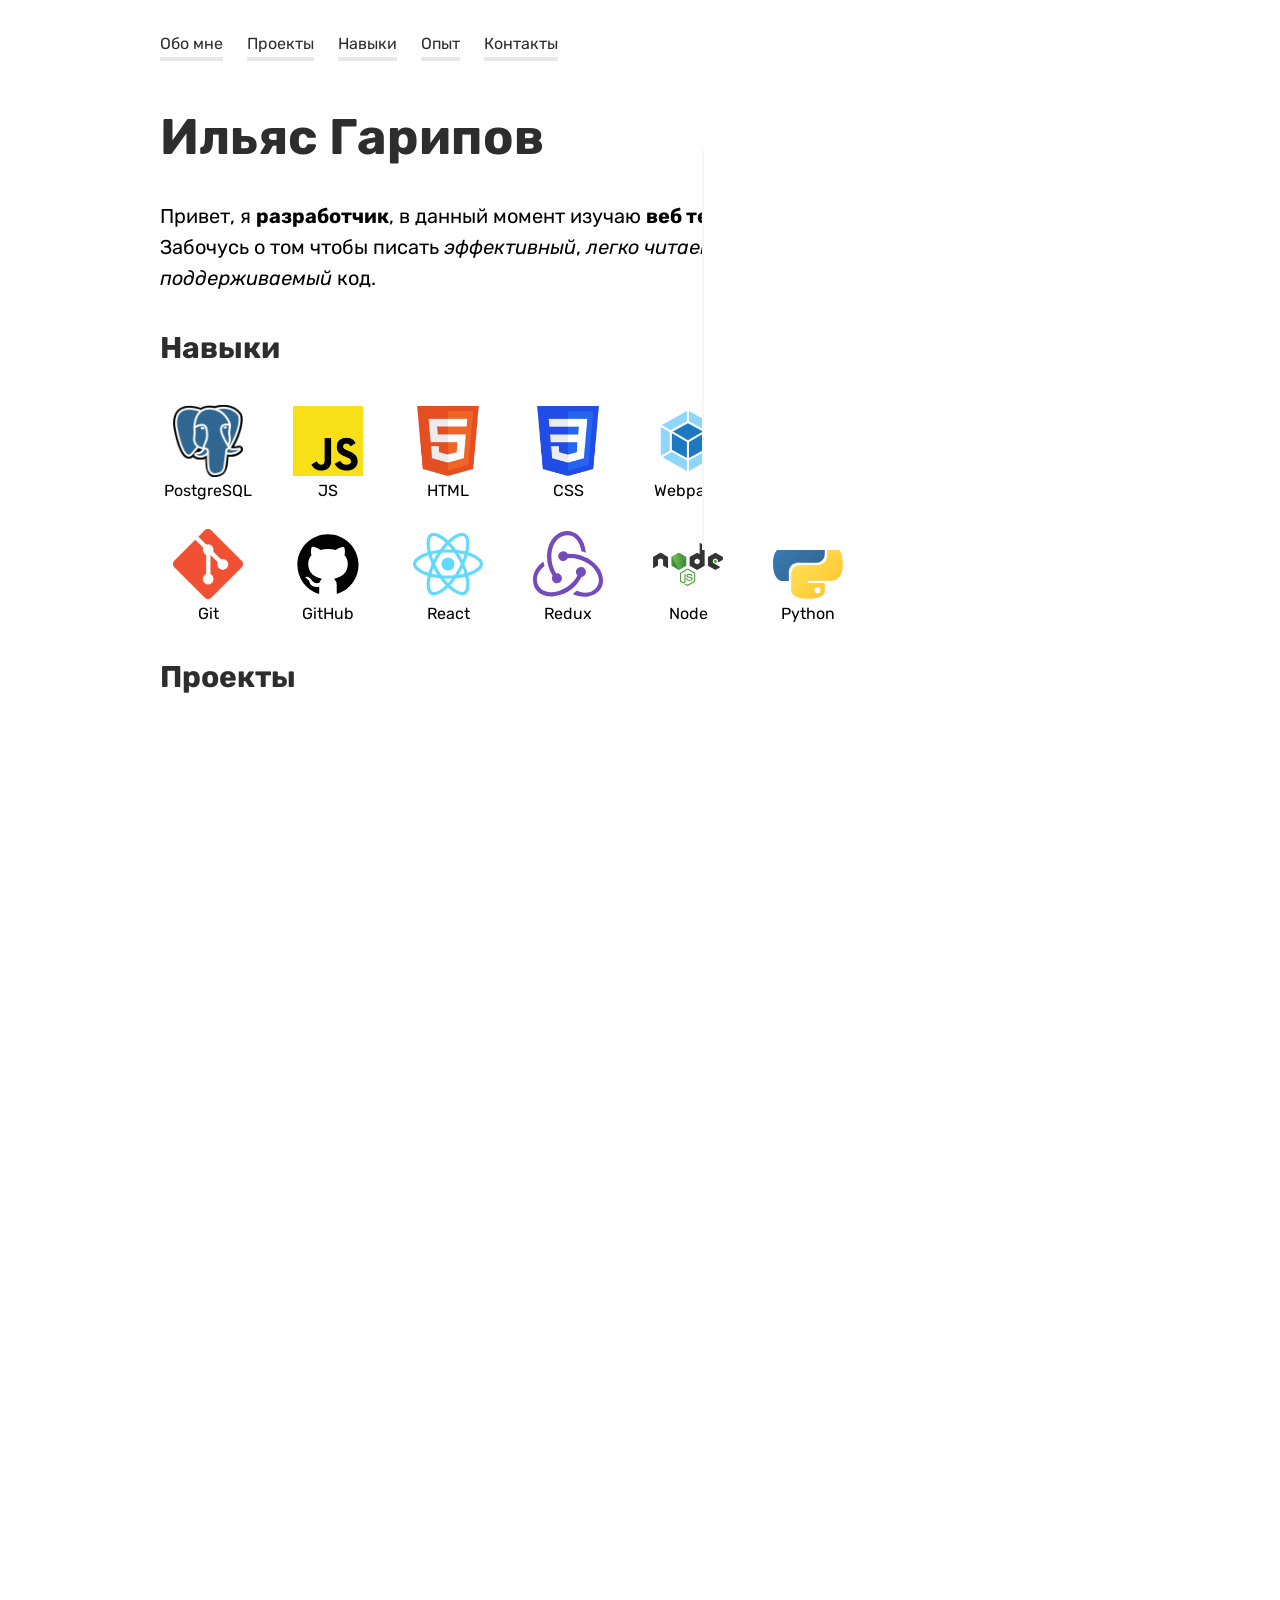
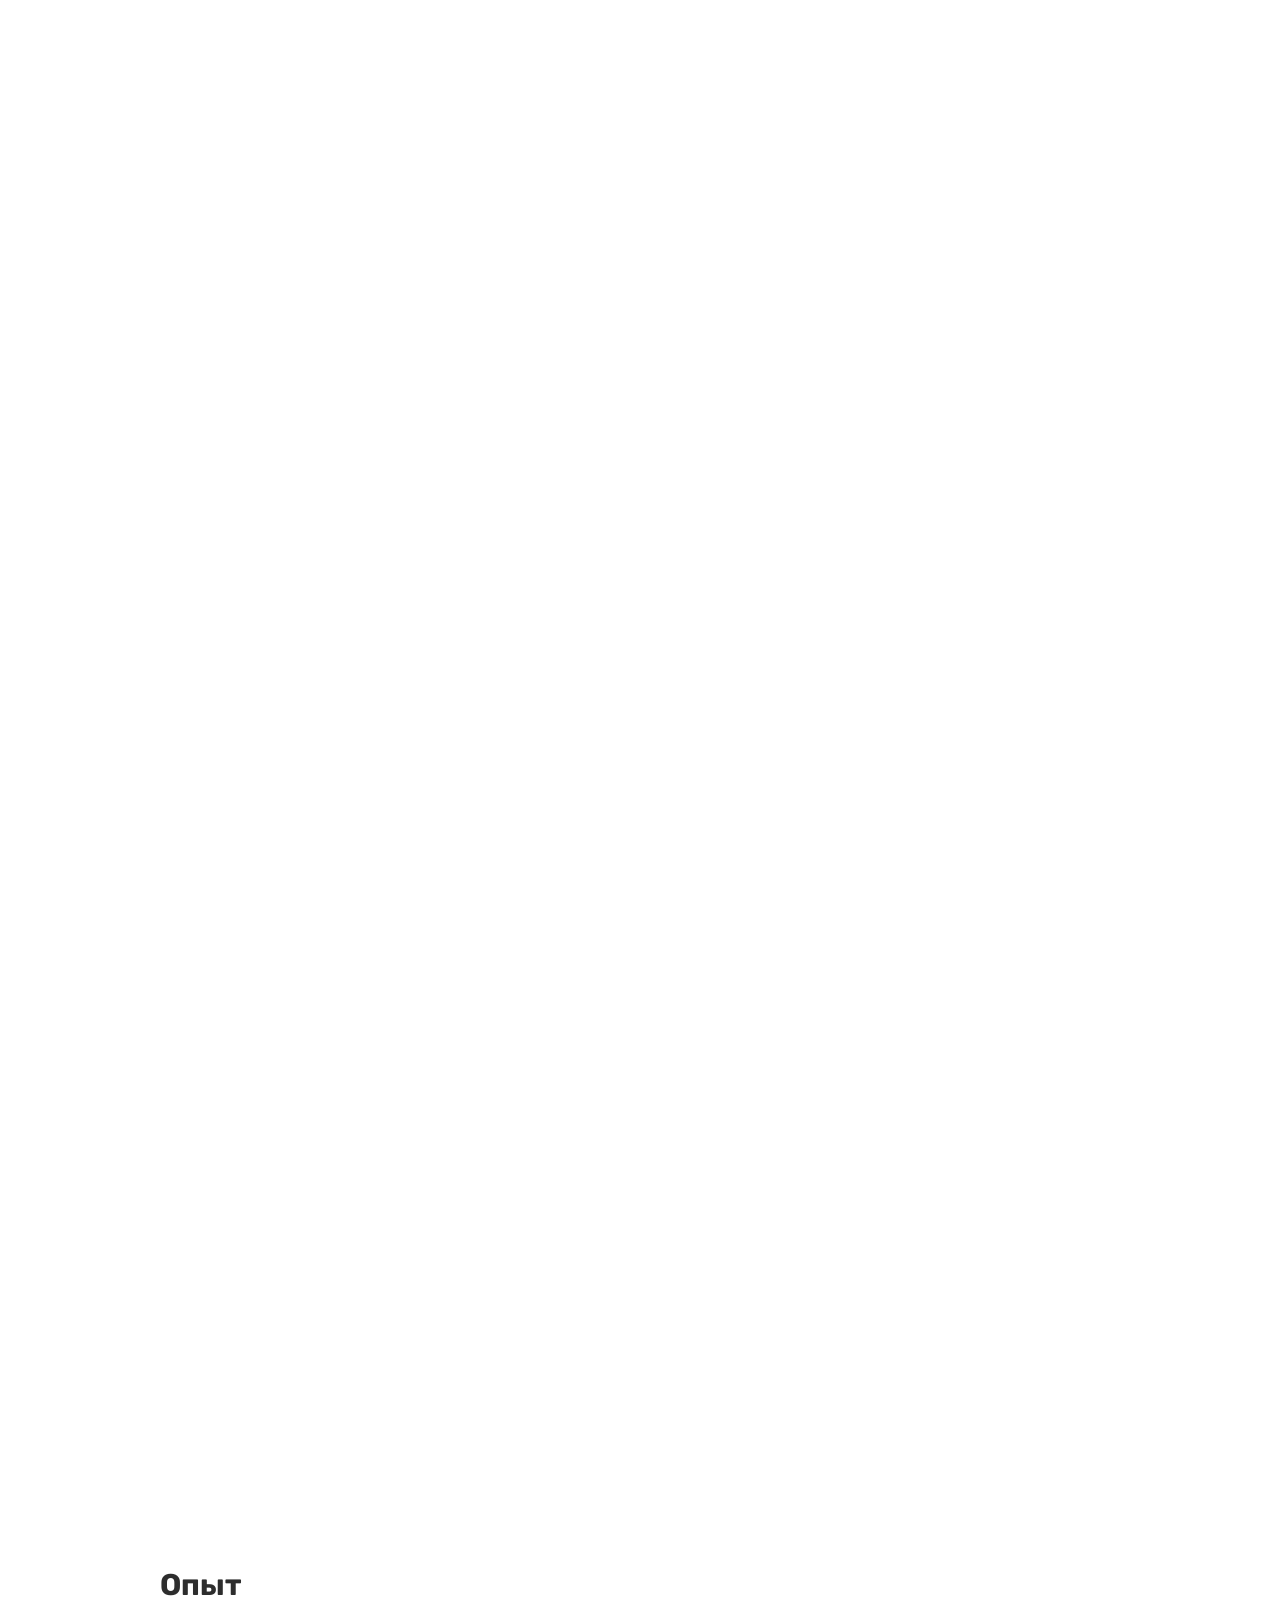
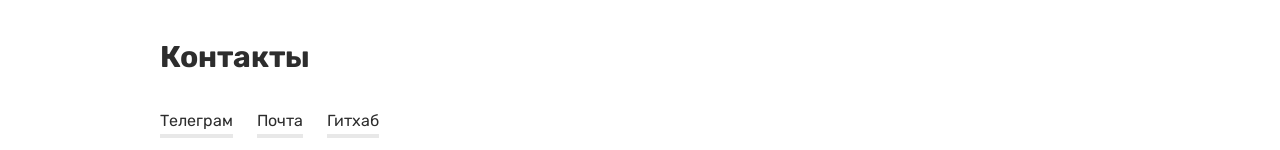
==== index.html @ 7561645d "Description for skills. (1)" ====
<!doctype html>
<html lang="ru">
<head>
  <meta charset="UTF-8">
  <meta name="viewport"
        content="width=device-width, user-scalable=no, initial-scale=1.0, maximum-scale=1.0, minimum-scale=1.0">
  <meta http-equiv="X-UA-Compatible" content="ie=edge">

  <link rel="preconnect" href="https://fonts.googleapis.com">
  <link rel="preconnect" href="https://fonts.gstatic.com" crossorigin>
  <link
    href="https://fonts.googleapis.com/css2?family=Kanit:wght@100;300;400;500;600;700&family=PT+Sans+Caption:wght@400;700&family=Rubik:wght@300;400;500;600;700;900&family=Work+Sans:wght@300;400;500;700&display=swap"
    rel="stylesheet">

  <link rel="stylesheet" href="styles/style.css">

  <title>Ilyas Garipov</title>
</head>
<body>
  <nav>
    <ul>
      <li><a href="#">Обо мне</a></li>
      <li><a href="#projects">Проекты</a></li>
      <li><a href="#skills">Навыки</a></li>
      <li><a href="#experience">Опыт</a></li>
      <li><a href="#contacts">Контакты</a></li>
    </ul>
  </nav>
  <header>
    <h1>Ильяс Гарипов</h1>
    <p>
      Привет, я <strong>разработчик</strong>, в данный момент изучаю <strong>веб технологии</strong>. Забочусь о том
      чтобы писать <em>эффективный</em>, <em>легко читаемый</em> и <em>поддерживаемый</em> код.
    </p>
  </header>
  <main>
    <h2 id="skills">Навыки</h2>
    <section class="skills">
      <figure class="skill" tabindex="0">
        <img class="skill__image" src="img/postgres.png" alt="PostgreSQL">
        <figcaption class="skill__title" lang="en">PostgreSQL</figcaption>
      </figure>
      <figure class="skill" tabindex="0">
        <img class="skill__image" src="img/js.png" alt="JavaScript">
        <figcaption class="skill__title" lang="en">JS</figcaption>
      </figure>
      <figure class="skill" tabindex="0">
        <img class="skill__image" src="img/html.png" alt="HTML">
        <figcaption class="skill__title" lang="en">HTML</figcaption>
      </figure>
      <figure class="skill" tabindex="0">
        <img class="skill__image" src="img/css.png" alt="CSS">
        <figcaption class="skill__title" lang="en">CSS</figcaption>
      </figure>
      <figure class="skill" tabindex="0">
        <img class="skill__image" src="img/webpack.svg" alt="Webpack">
        <figcaption class="skill__title" lang="en">Webpack</figcaption>
      </figure>
      <figure class="skill" tabindex="0">
        <img class="skill__image" src="img/jest.png" alt="Jest">
        <figcaption class="skill__title" lang="en">Jest</figcaption>
      </figure>
      <figure class="skill" tabindex="0">
        <img class="skill__image" src="img/git.png" alt="Git">
        <figcaption class="skill__title" lang="en">Git</figcaption>
      </figure>
      <figure class="skill" tabindex="0">
        <img class="skill__image" src="img/github.svg" alt="GitHub">
        <figcaption class="skill__title" lang="en">GitHub</figcaption>
      </figure>
      <figure class="skill" tabindex="0">
        <img class="skill__image" src="img/react.svg" alt="React">
        <figcaption class="skill__title" lang="en">React</figcaption>
      </figure>
      <figure class="skill" tabindex="0">
        <img class="skill__image" src="img/redux.svg" alt="Redux">
        <figcaption class="skill__title" lang="en">Redux</figcaption>
      </figure>
      <figure class="skill" tabindex="0">
        <img class="skill__image" src="img/nodejs.svg" alt="Node JS">
        <figcaption class="skill__title" lang="en">Node</figcaption>
      </figure>
      <figure class="skill" tabindex="0">
        <img class="skill__image" src="img/python.svg" alt="Python">
        <figcaption class="skill__title" lang="en">Python</figcaption>
      </figure>
    </section>
    <h2 id="projects">Проекты</h2>
    <section class="projects">
      <div class="project">

      </div>
    </section>
    <h2 id="experience">Опыт</h2>
    <h2 id="contacts">Контакты</h2>
    <section class="contacts">
      <a href="https://telegram.me/ilyasgaripov97" target="_blank">Телеграм</a>
      <a href="mailto:ilyasgaripov97@gmail.com" target=_blank>Почта</a>
      <a href="https://github.com/ilyasgaripov97" target="_blank">Гитхаб</a>
    </section>
  </main>
  <aside>

  </aside>
  <footer>
  </footer>

  <script src="scripts/index.js" type="module"></script>
</body>
</html>
---- styles/style.css ----
body {
  padding: 12px;
  max-width: 960px;
  width: 100%;
  margin: 0 auto;
  font-family: 'Rubik', sans-serif;
}

h1, h2, h3, h4, h5, h6 {
  font-weight: 700;
  padding: 0;
  color: #2d2d2d;
}

h1 {
  font-size: 50px;
}

h2 {
  font-size: 30px;
  margin: 36px 0;
}

p {
  line-height: 1.55;
  font-size: 20px;
}

figure {
  margin: 0;
}

nav {
  position: sticky;
  top: 0;
  background-color: rgba(255, 255, 255, 0.9);
  margin-bottom: 48px;
}

nav > ul > li {
  list-style: none;
}

nav > ul {
  display: flex;
  gap: 24px;
  padding: 0;
}

a {
  text-decoration: none;
  padding-bottom: 4px;
  color: #2d2d2d;
  border-bottom: 4px solid #e8e8e8;
  font-size: 16px;
}

a:hover {
  border-bottom: 4px solid orange;
}

a:focus {
  outline: none;
  border-bottom: 4px solid orange;
}

header > p {
  width: 70%;
}

img {
  width: 100%;
}

section.skills {
  display: grid;
  grid-template: repeat(2, 1fr) / repeat(6, 96px);
  gap: 24px;
}

.skill {
  display: flex;
  flex-direction: column;
  justify-content: space-between;
  align-items: center;
}

.skill:hover {
  cursor: pointer;
  outline: 2px solid orange;
}

.skill:focus {
  outline: 2px solid orange;
}

.skill__image {
  display: flex;
  justify-content: center;
  align-items: center;
  width: 70px;
  margin: auto 0;
}

.contacts {
  display: flex;
  gap: 24px;
}

aside {
  position: fixed;
  right: 0;
  top: 150px;
  padding: 0 48px;
  width: 480px;
  border-left: 2px solid #f6f6f6;
  font-size: 20px;
  background-color: #ffffff;
  min-height: 400px;
}

ul, ol {
  padding: 0 24px;
}

li {
  padding: 6px 0;
}

.projects {
  height: 4000px;
}
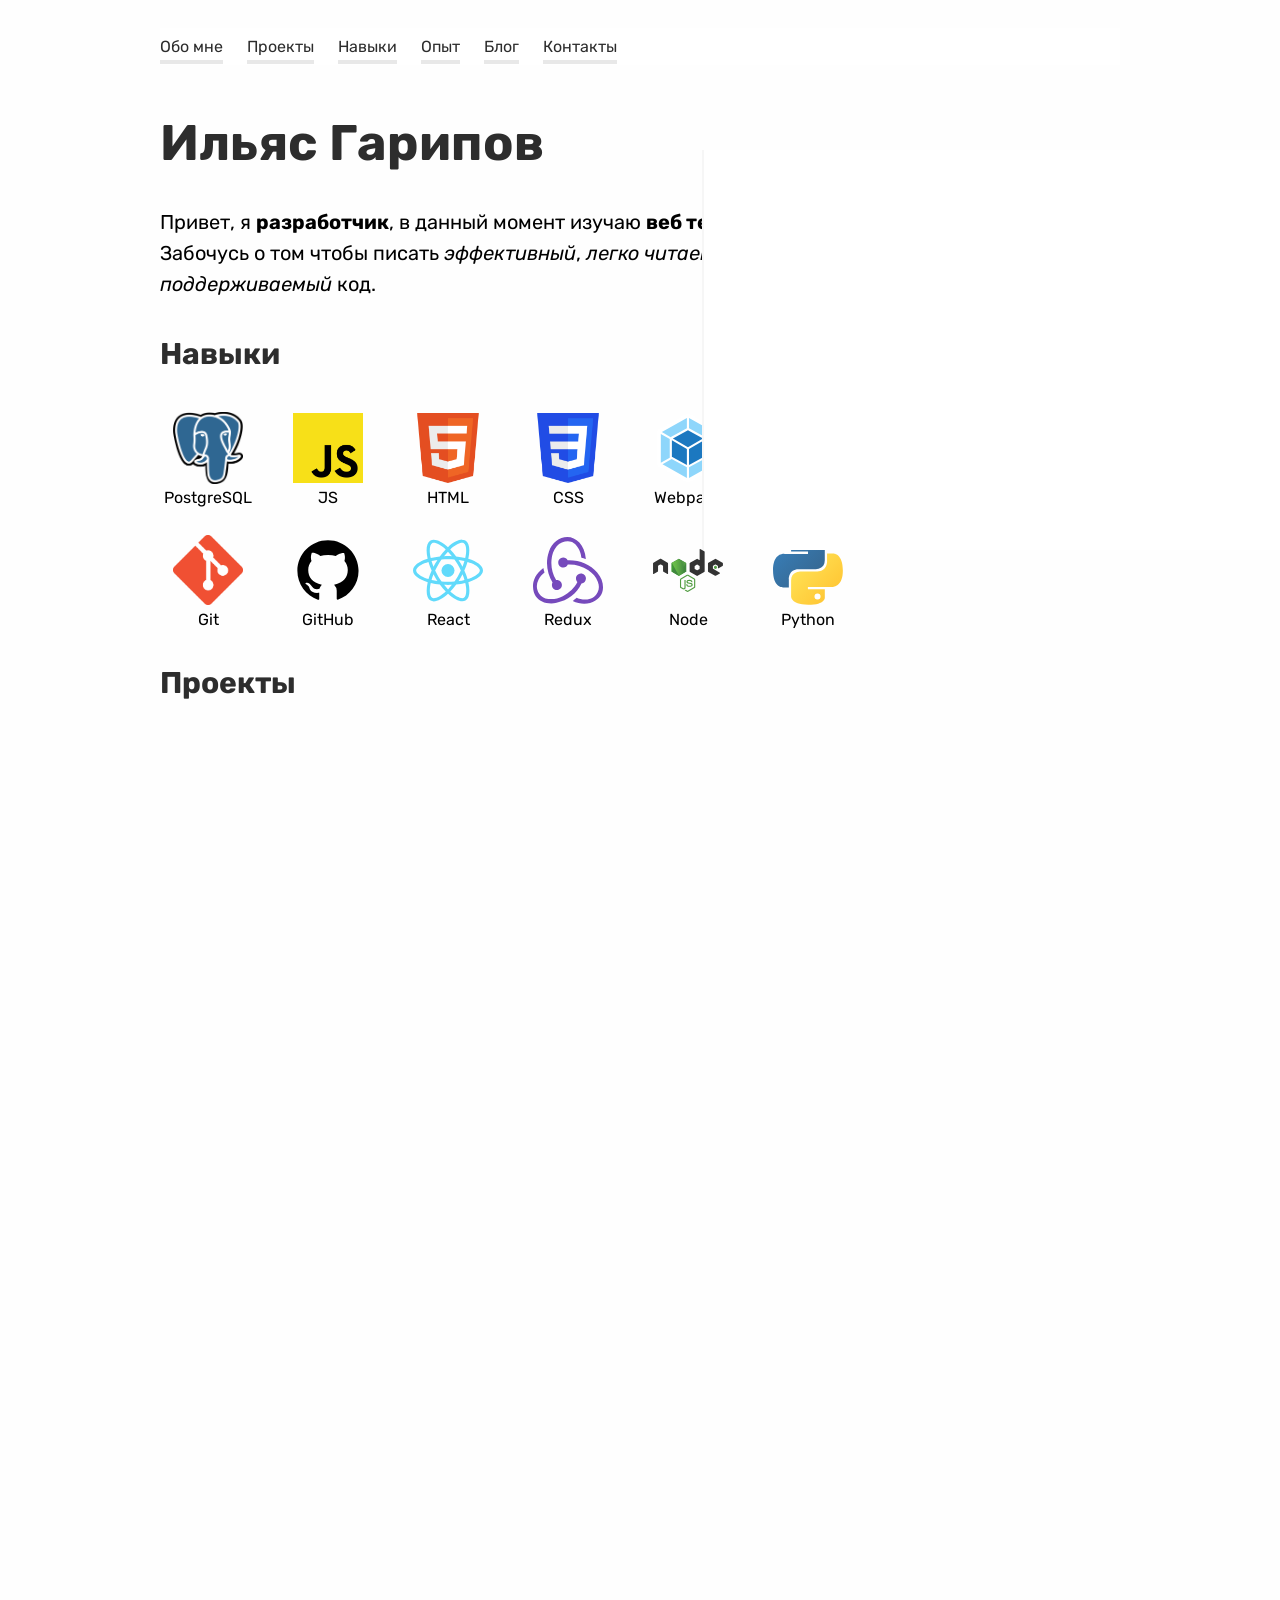
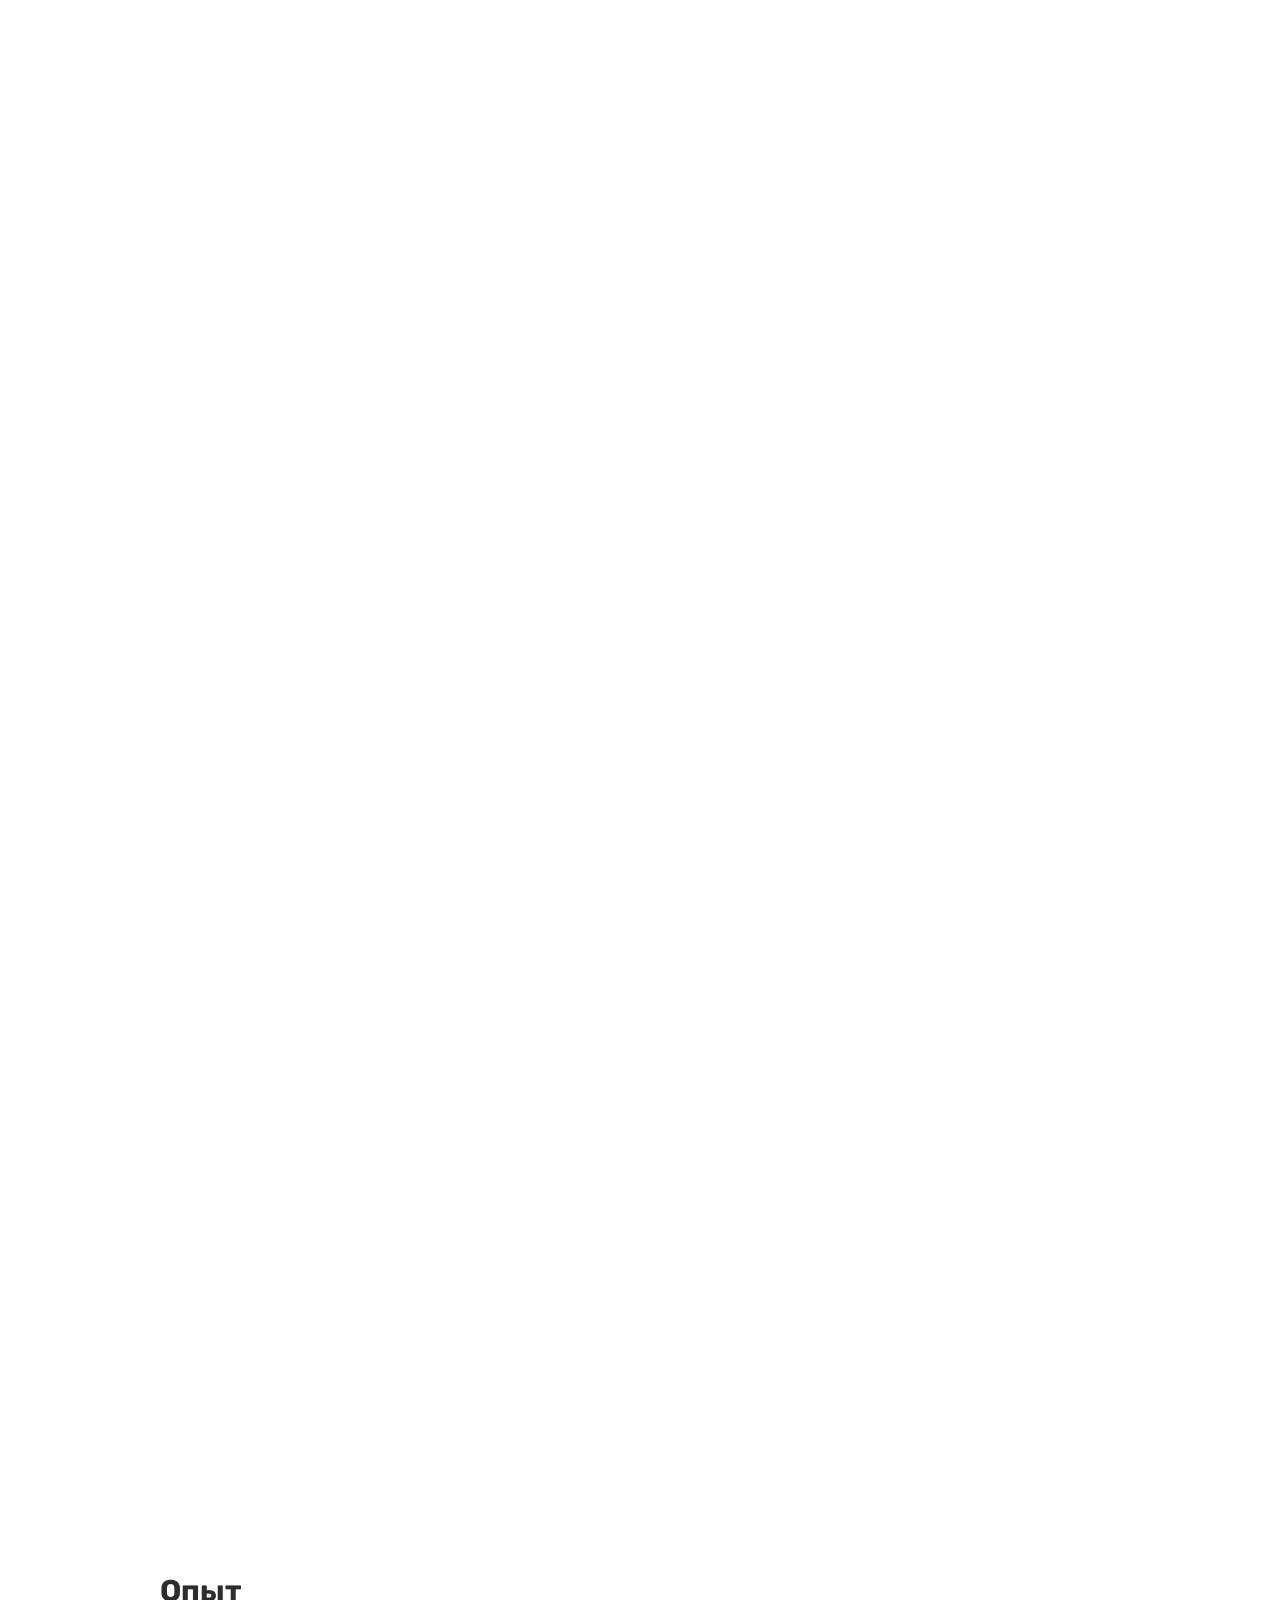
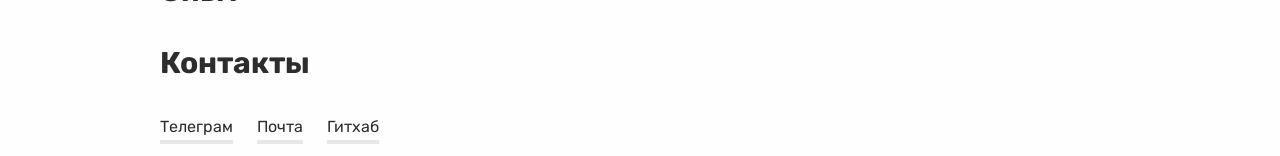
==== commit ce394652: "Add descriptions to skills" ====
--- a/index.html
+++ b/index.html
@@ -23,6 +23,7 @@
       <li><a href="#projects">Проекты</a></li>
       <li><a href="#skills">Навыки</a></li>
       <li><a href="#experience">Опыт</a></li>
+      <li><a href="pages/blog.html">Блог</a></li>
       <li><a href="#contacts">Контакты</a></li>
     </ul>
   </nav>
--- a/styles/style.css
+++ b/styles/style.css
@@ -3,6 +3,7 @@
   max-width: 960px;
   width: 100%;
   margin: 0 auto;
+  background-color: #fefefe;
   font-family: 'Rubik', sans-serif;
 }
 
@@ -125,6 +126,13 @@
 
 li {
   padding: 6px 0;
+  line-height: 1.58;
+}
+
+code {
+  background-color: #f1f1f1;
+  border-radius: 4px;
+  padding: 2px;
 }
 
 .projects {
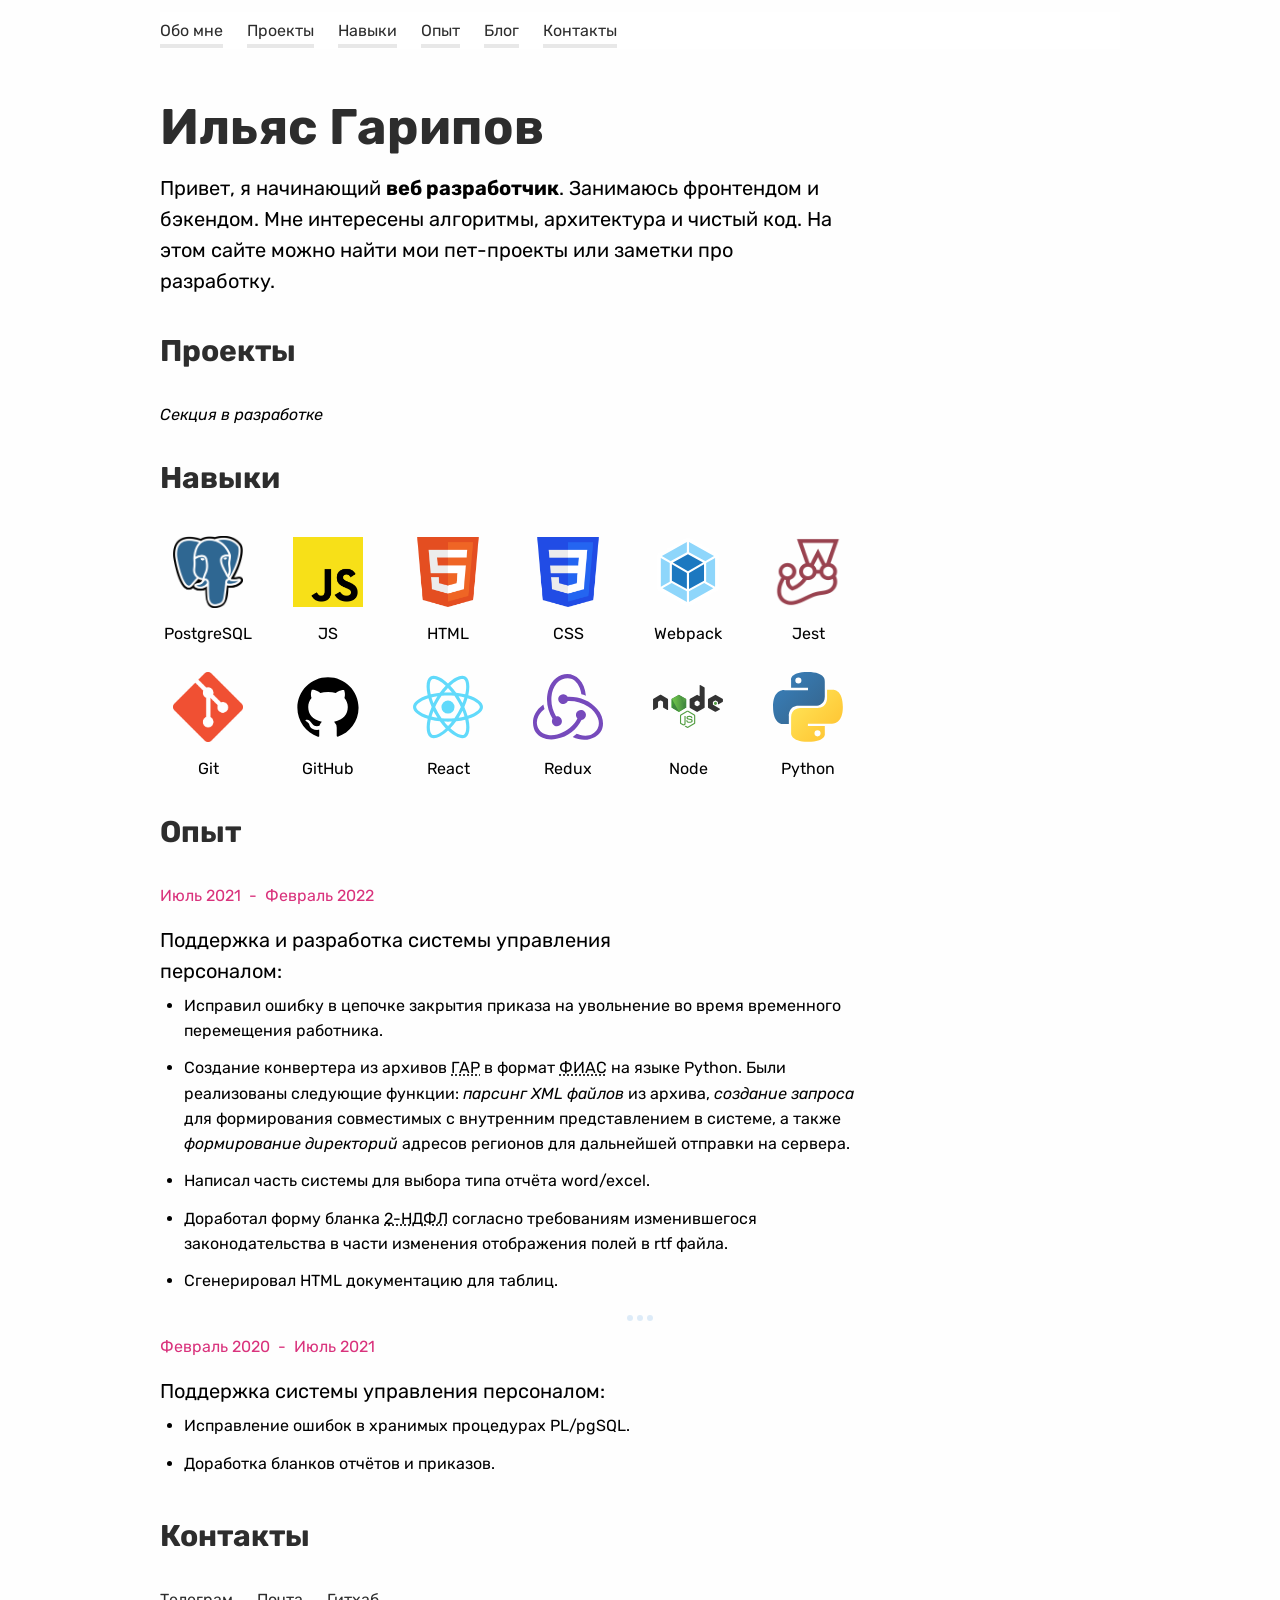
==== commit 2721b4de: "Add experience section" ====
--- a/index.html
+++ b/index.html
@@ -13,8 +13,9 @@
     rel="stylesheet">
 
   <link rel="stylesheet" href="styles/style.css">
+  <link rel="stylesheet" href="styles/responsive.css">
 
-  <title>Ilyas Garipov</title>
+  <title>Ильяс Гарипов</title>
 </head>
 <body>
   <nav>
@@ -30,11 +31,17 @@
   <header>
     <h1>Ильяс Гарипов</h1>
     <p>
-      Привет, я <strong>разработчик</strong>, в данный момент изучаю <strong>веб технологии</strong>. Забочусь о том
-      чтобы писать <em>эффективный</em>, <em>легко читаемый</em> и <em>поддерживаемый</em> код.
+      Привет, я начинающий <strong>веб разработчик</strong>. Занимаюсь фронтендом и бэкендом. Мне интересены алгоритмы, архитектура
+      и чистый код. На этом сайте можно найти мои пет-проекты или заметки про разработку.
     </p>
   </header>
   <main>
+    <h2 id="projects">Проекты</h2>
+    <section class="projects">
+      <em>Секция в разработке</em>
+      <div class="project">
+      </div>
+    </section>
     <h2 id="skills">Навыки</h2>
     <section class="skills">
       <figure class="skill" tabindex="0">
@@ -86,13 +93,61 @@
         <figcaption class="skill__title" lang="en">Python</figcaption>
       </figure>
     </section>
-    <h2 id="projects">Проекты</h2>
-    <section class="projects">
-      <div class="project">
-
+    <h2 id="experience">Опыт</h2>
+    <section class="experience">
+<!--      <em>Секция в разработке</em>-->
+      <div class="job">
+        <div class="job__period">
+          <div class="job__from">Июль 2021</div>
+          <div class="job__delimiter">-</div>
+          <div class="job__to">Февраль 2022</div>
+        </div>
+        <div class="job__description">
+          <p>Поддержка и разработка системы управления персоналом:</p>
+          <ul class="job__tasks-done">
+            <li>
+              Исправил ошибку в цепочке закрытия приказа на увольнение во время временного перемещения работника.
+            </li>
+            <li>
+              Создание конвертера из архивов <abbr title="Государственный Адресный Реестр">ГАР</abbr> в формат
+              <abbr title="Федеральная Информационная Адресная Система">ФИАС</abbr> на языке Python.
+              Были реализованы следующие функции: <em>парсинг XML файлов</em> из архива, <em>создание запроса</em> для
+              формирования совместимых с внутренним представлением в системе, а также <em>формирование директорий</em>
+              адресов регионов для дальнейшей отправки на сервера.
+            </li>
+            <li>
+              Написал часть системы для выбора типа отчёта word/excel.
+            </li>
+            <li>
+              Доработал форму бланка <abbr title="Налог на доходы физических лиц">2-НДФЛ</abbr> согласно требованиям
+              изменившегося законодательства в части изменения отображения полей в rtf файла.
+            </li>
+            <li>
+              Сгенерировал HTML документацию для таблиц.
+            </li>
+          </ul>
+        </div>
+      </div>
+      <div class="experience__dots">
+        <div class="experience__dot"></div>
+        <div class="experience__dot"></div>
+        <div class="experience__dot"></div>
+      </div>
+      <div class="job">
+        <div class="job__period">
+          <div class="job__from">Февраль 2020</div>
+          <div class="job__delimiter">-</div>
+          <div class="job__to">Июль 2021</div>
+        </div>
+        <div class="job__description">
+          <p>Поддержка системы управления персоналом:</p>
+          <ul>
+            <li>Исправление ошибок в хранимых процедурах PL/pgSQL.</li>
+            <li>Доработка бланков отчётов и приказов.</li>
+          </ul>
+        </div>
       </div>
     </section>
-    <h2 id="experience">Опыт</h2>
     <h2 id="contacts">Контакты</h2>
     <section class="contacts">
       <a href="https://telegram.me/ilyasgaripov97" target="_blank">Телеграм</a>
@@ -100,9 +155,6 @@
       <a href="https://github.com/ilyasgaripov97" target="_blank">Гитхаб</a>
     </section>
   </main>
-  <aside>
-
-  </aside>
   <footer>
   </footer>
 
--- a/styles/style.css
+++ b/styles/style.css
@@ -1,3 +1,8 @@
+* {
+  margin: 0;
+  padding: 0;
+}
+
 body {
   padding: 12px;
   max-width: 960px;
@@ -46,6 +51,11 @@
   display: flex;
   gap: 24px;
   padding: 0;
+}
+
+p {
+  padding-top: 16px;
+  width: 60%;
 }
 
 a {
@@ -101,23 +111,12 @@
   align-items: center;
   width: 70px;
   margin: auto 0;
+  padding-bottom: 12px;
 }
 
 .contacts {
   display: flex;
   gap: 24px;
-}
-
-aside {
-  position: fixed;
-  right: 0;
-  top: 150px;
-  padding: 0 48px;
-  width: 480px;
-  border-left: 2px solid #f6f6f6;
-  font-size: 20px;
-  background-color: #ffffff;
-  min-height: 400px;
 }
 
 ul, ol {
@@ -135,6 +134,31 @@
   padding: 2px;
 }
 
-.projects {
-  height: 4000px;
+.experience {
+
+}
+
+.job__period {
+  color: #d9327c;
+  padding-bottom: 4px;
+  display: flex;
+  gap: 8px;
+}
+
+.experience__dots {
+  padding: 16px 0;
+  display: flex;
+  justify-content: center;
+  gap: 4px;
+}
+
+.experience__dot {
+  width: 6px;
+  height: 6px;
+  border-radius: 50%;
+  background-color: rgba(50, 134, 217, 0.16);
+}
+
+.job__tasks-done > li {
+  width: 75%;
 }
--- a/styles/responsive.css
+++ b/styles/responsive.css
@@ -0,0 +1,74 @@
+@media screen and (min-width: 1600px) and (max-width: 1700px) {
+  aside {
+    width: 360px;
+  }
+}
+
+@media screen and (min-width: 1440px) and (max-width: 1600px) {
+  aside {
+    width: 330px
+  }
+}
+
+@media screen and (min-width: 1250px) and (max-width: 1440px) {
+  aside {
+    width: 300px;
+  }
+}
+
+@media screen and (min-width: 320px) and (max-width: 1250px) {
+  aside {
+    display: none;
+  }
+}
+
+@media screen and (min-width: 425px) and (max-width: 1024px) {
+  section.skills {
+    grid-template: repeat(2, 1fr) / repeat(6, 96px);
+  }
+}
+
+@media screen and (max-width: 425px) {
+  section.skills {
+    grid-template: repeat(2, 1fr) / repeat(auto-fit, 96px);
+  }
+}
+
+@media screen and (min-width: 425px) and (max-width: 720px) {
+  section.skills {
+    grid-template: repeat(2, 1fr) / repeat(auto-fit, 96px);
+  }
+}
+
+@media screen and (max-width: 320px) {
+
+  body {
+    padding: 8px;
+  }
+
+  nav {
+    display: none;
+    position: static;
+  }
+
+  nav > ul {
+    display: flex;
+    flex-direction: column;
+    flex-wrap: wrap;
+  }
+}
+
+@media screen and (max-width: 375px) {
+  nav > ul > li a {
+    font-size: 11px;
+  }
+}
+
+@media screen and (max-width: 425px) {
+  h1 {
+    font-size: 64px;
+  }
+  nav > ul > li a {
+    font-size: 11px;
+  }
+}
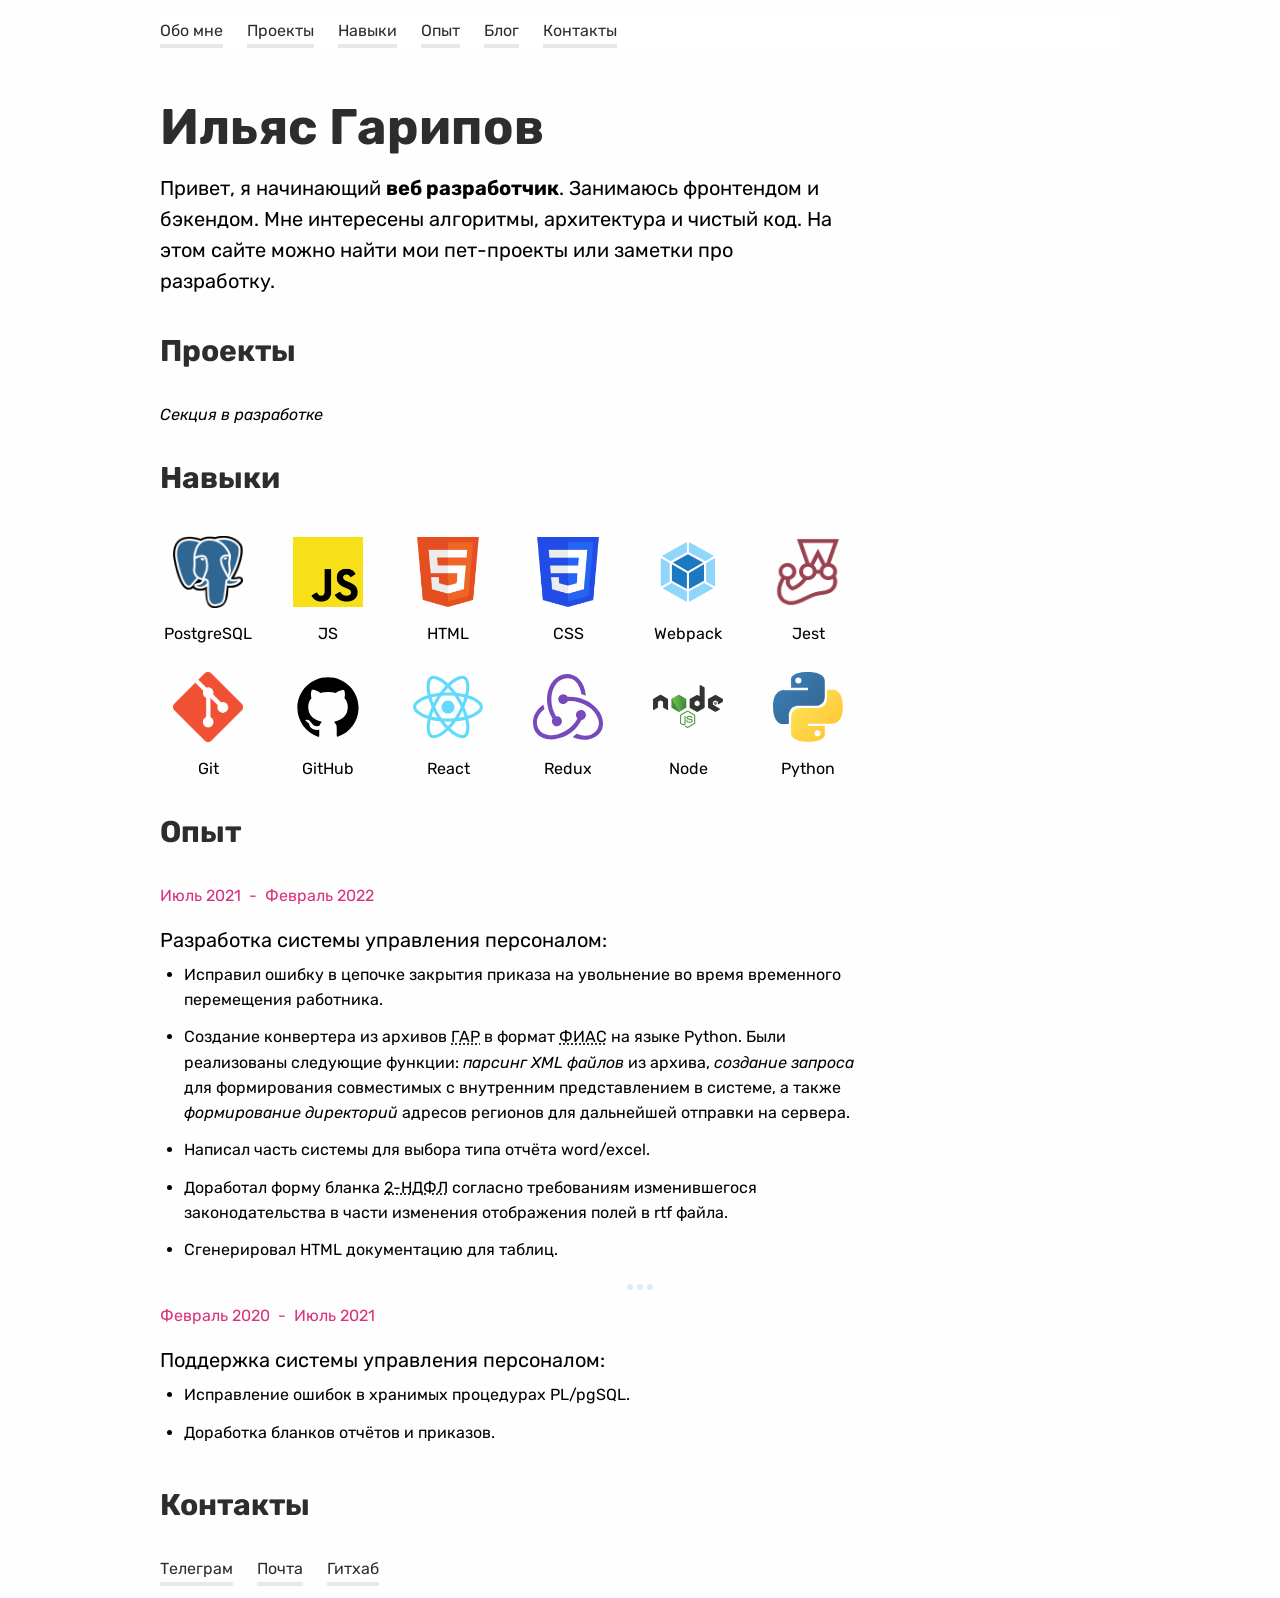
==== commit 8f14de86: "Experience small words tweak" ====
--- a/index.html
+++ b/index.html
@@ -103,7 +103,7 @@
           <div class="job__to">Февраль 2022</div>
         </div>
         <div class="job__description">
-          <p>Поддержка и разработка системы управления персоналом:</p>
+          <p>Разработка системы управления персоналом:</p>
           <ul class="job__tasks-done">
             <li>
               Исправил ошибку в цепочке закрытия приказа на увольнение во время временного перемещения работника.
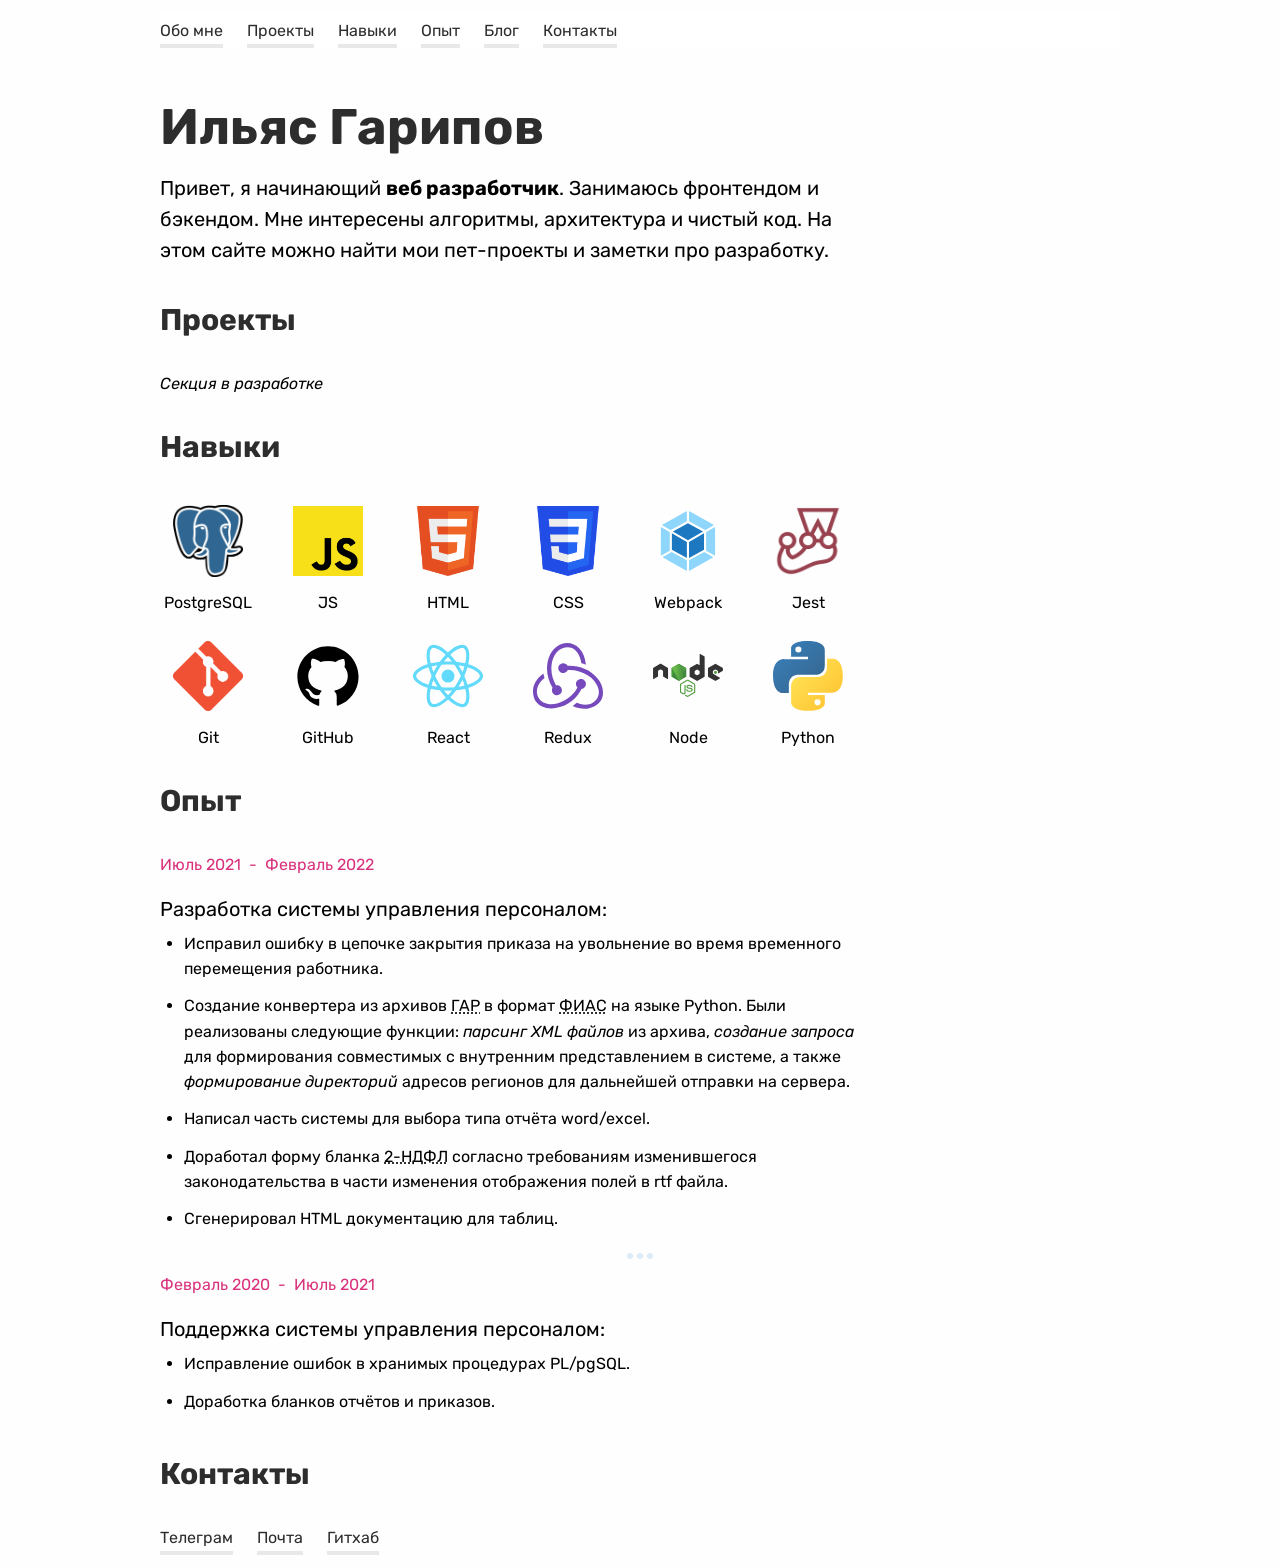
==== commit 4521b617: "Small text tweak about description" ====
--- a/index.html
+++ b/index.html
@@ -32,7 +32,7 @@
     <h1>Ильяс Гарипов</h1>
     <p>
       Привет, я начинающий <strong>веб разработчик</strong>. Занимаюсь фронтендом и бэкендом. Мне интересены алгоритмы, архитектура
-      и чистый код. На этом сайте можно найти мои пет-проекты или заметки про разработку.
+      и чистый код. На этом сайте можно найти мои пет-проекты и заметки про разработку.
     </p>
   </header>
   <main>
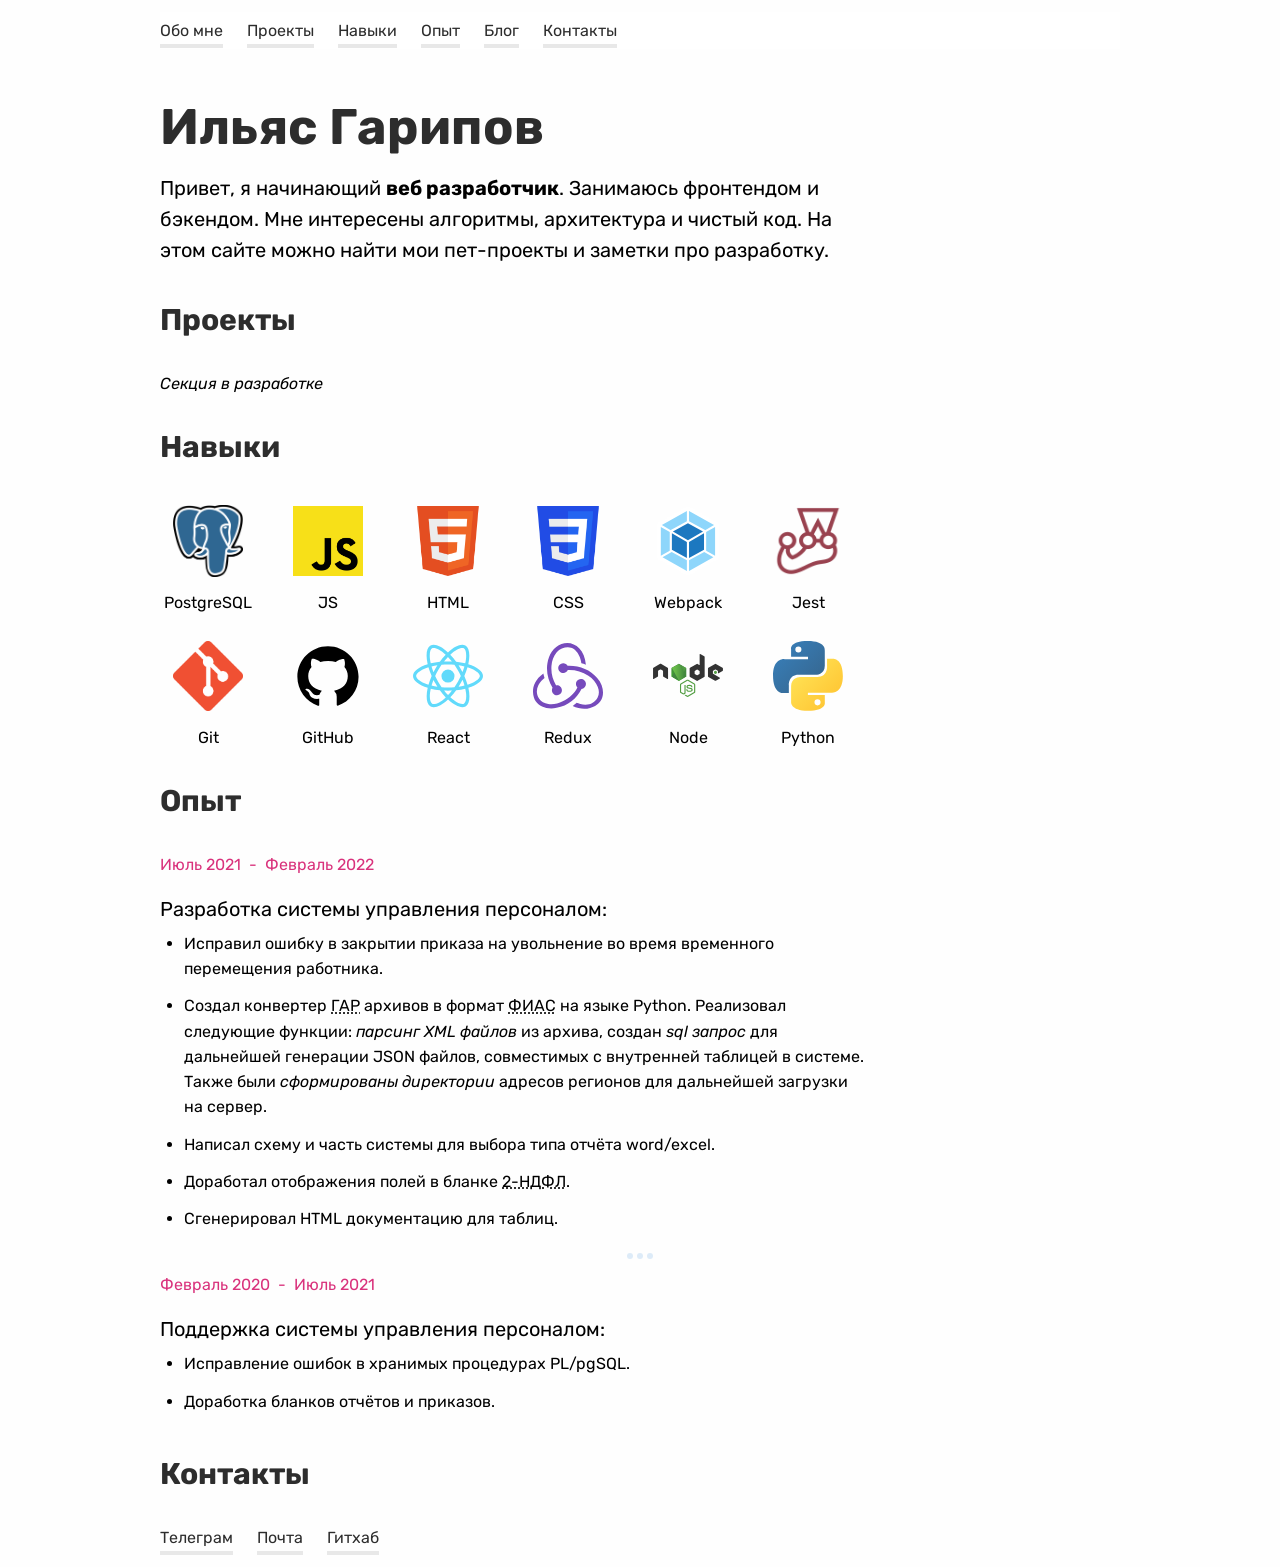
==== commit 6d257b71: "Rewrite experience" ====
--- a/index.html
+++ b/index.html
@@ -106,21 +106,20 @@
           <p>Разработка системы управления персоналом:</p>
           <ul class="job__tasks-done">
             <li>
-              Исправил ошибку в цепочке закрытия приказа на увольнение во время временного перемещения работника.
+              Исправил ошибку в закрытии приказа на увольнение во время временного перемещения работника.
             </li>
             <li>
-              Создание конвертера из архивов <abbr title="Государственный Адресный Реестр">ГАР</abbr> в формат
+              Создал конвертер <abbr title="Государственный Адресный Реестр">ГАР</abbr> архивов в формат
               <abbr title="Федеральная Информационная Адресная Система">ФИАС</abbr> на языке Python.
-              Были реализованы следующие функции: <em>парсинг XML файлов</em> из архива, <em>создание запроса</em> для
-              формирования совместимых с внутренним представлением в системе, а также <em>формирование директорий</em>
-              адресов регионов для дальнейшей отправки на сервера.
+              Реализовал следующие функции: <em>парсинг XML файлов</em> из архива, создан <em>sql запрос</em> для
+              дальнейшей генерации JSON файлов, совместимых с внутренней таблицей в системе. Также были
+              <em>сформированы директории</em> адресов регионов для дальнейшей загрузки на сервер.
             </li>
             <li>
-              Написал часть системы для выбора типа отчёта word/excel.
+              Написал схему и часть системы для выбора типа отчёта word/excel.
             </li>
             <li>
-              Доработал форму бланка <abbr title="Налог на доходы физических лиц">2-НДФЛ</abbr> согласно требованиям
-              изменившегося законодательства в части изменения отображения полей в rtf файла.
+              Доработал отображения полей в бланке <abbr title="Налог на доходы физических лиц">2-НДФЛ</abbr>.
             </li>
             <li>
               Сгенерировал HTML документацию для таблиц.
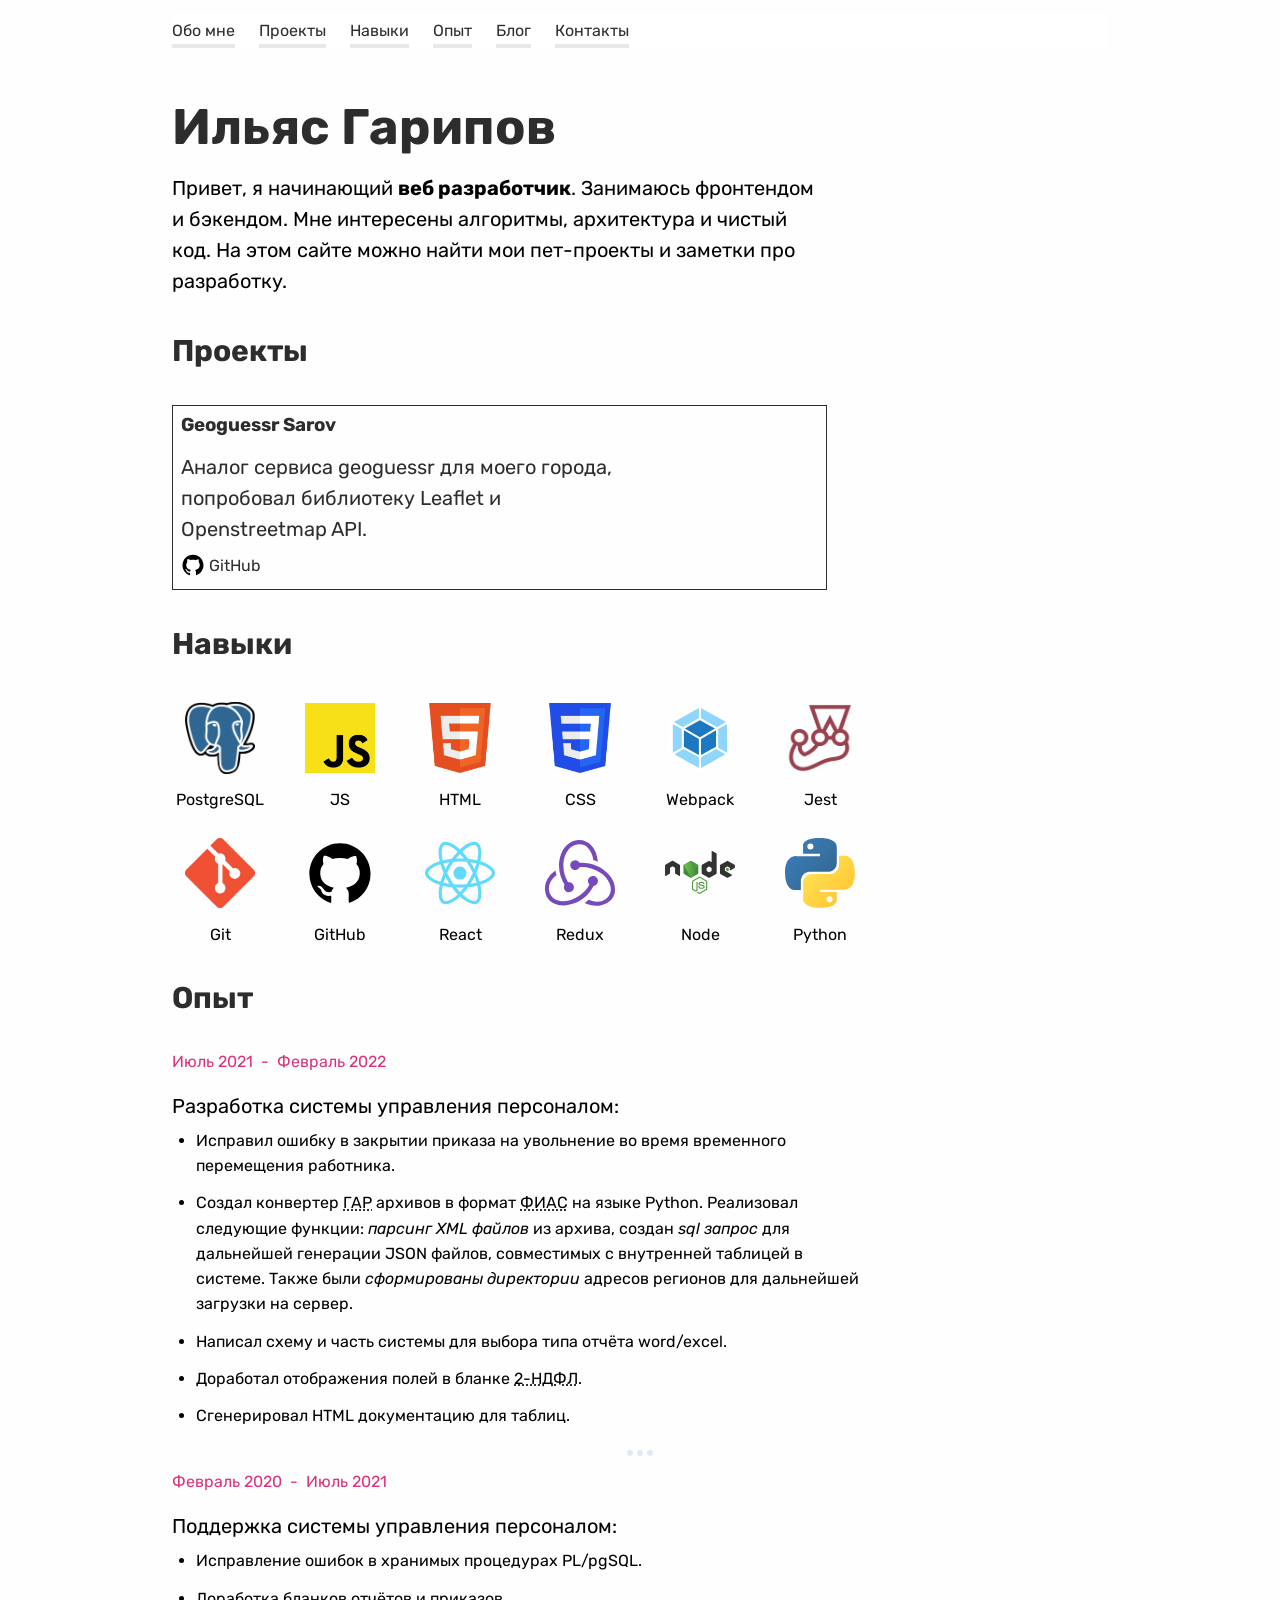
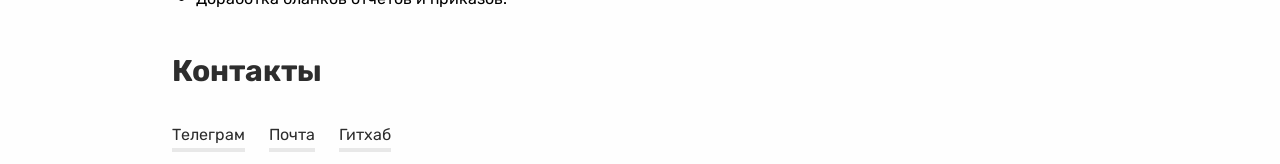
==== commit 63836fca: "Project section" ====
--- a/index.html
+++ b/index.html
@@ -38,8 +38,22 @@
   <main>
     <h2 id="projects">Проекты</h2>
     <section class="projects">
-      <em>Секция в разработке</em>
-      <div class="project">
+      <div class="project-wrapper">
+        <div class="project">
+          <a class="project__project-link" href="https://ilyasgaripov.ru/projects/geoguessr-sarov/">
+            <h3>Geoguessr Sarov</h3>
+            <p>
+              Аналог сервиса geoguessr для моего города, попробовал библиотеку Leaflet и Openstreetmap API.
+            </p>
+          </a>
+          <div class="project__under">
+            <a class="project__link reference" href="https://github.com/ilyasgaripov97/geoguessr-sarov/">
+              <img src="img/github.svg" width="24" height="24" alt="Geoguessr Sarov">
+              GitHub
+            </a>
+<!--            <a class="project__link reference" href="https://www.behance.net/awewolf">Дизайн: Вита Волкова</a>-->
+          </div>
+        </div>
       </div>
     </section>
     <h2 id="skills">Навыки</h2>
--- a/styles/style.css
+++ b/styles/style.css
@@ -1,6 +1,7 @@
 * {
   margin: 0;
   padding: 0;
+  box-sizing: border-box;
 }
 
 body {
@@ -10,12 +11,17 @@
   margin: 0 auto;
   background-color: #fefefe;
   font-family: 'Rubik', sans-serif;
+  box-sizing: border-box;
 }
 
 h1, h2, h3, h4, h5, h6 {
   font-weight: 700;
   padding: 0;
   color: #2d2d2d;
+}
+
+header > p {
+  width: 60%;
 }
 
 h1 {
@@ -55,7 +61,7 @@
 
 p {
   padding-top: 16px;
-  width: 60%;
+  width: 70%;
 }
 
 a {
@@ -79,7 +85,7 @@
   width: 70%;
 }
 
-img {
+.skills > img {
   width: 100%;
 }
 
@@ -134,8 +140,58 @@
   padding: 2px;
 }
 
-.experience {
-
+.project-link {
+  padding: 8px;
+}
+
+.project > p {
+  width: 100%;
+}
+
+.project-wrapper {
+  margin-top: 24px;
+  border: 1px solid #2d2d2d;
+  padding: 8px;
+  width: 70%;
+}
+
+.project-wrapper:hover {
+  box-shadow: 4px 4px 0 orange;
+}
+
+.project-link, .project-link:hover {
+  border-bottom: initial;
+}
+
+.project__link {
+  margin-top: 8px;
+  display: flex;
+  gap: 4px;
+  align-items: center;
+  border: none;
+}
+
+.project__link:hover {
+  cursor: pointer;
+  border: none;
+}
+
+.project__link:focus {
+  border: none;
+}
+
+p.small {
+  font-size: 16px;
+}
+
+.project__under {
+  display: flex;
+  justify-content: space-between;
+  gap: 16px;
+}
+
+.reference:hover {
+  color: #d9327c
 }
 
 .job__period {
@@ -161,4 +217,31 @@
 
 .job__tasks-done > li {
   width: 75%;
+}
+
+
+@media screen and (max-width: 720px) {
+
+  header > p {
+    width: 100%;
+  }
+
+  .job__tasks-done > li {
+    width: 100%;
+  }
+
+  .job__description > p{
+    font-size: 16px;
+    width: 100%;
+  }
+
+  .projects > a, p {
+    box-sizing: border-box;
+    width: 100%;
+  }
+
+  .project-wrapper {
+    margin-top: 16px;
+    width: 100%;
+  }
 }
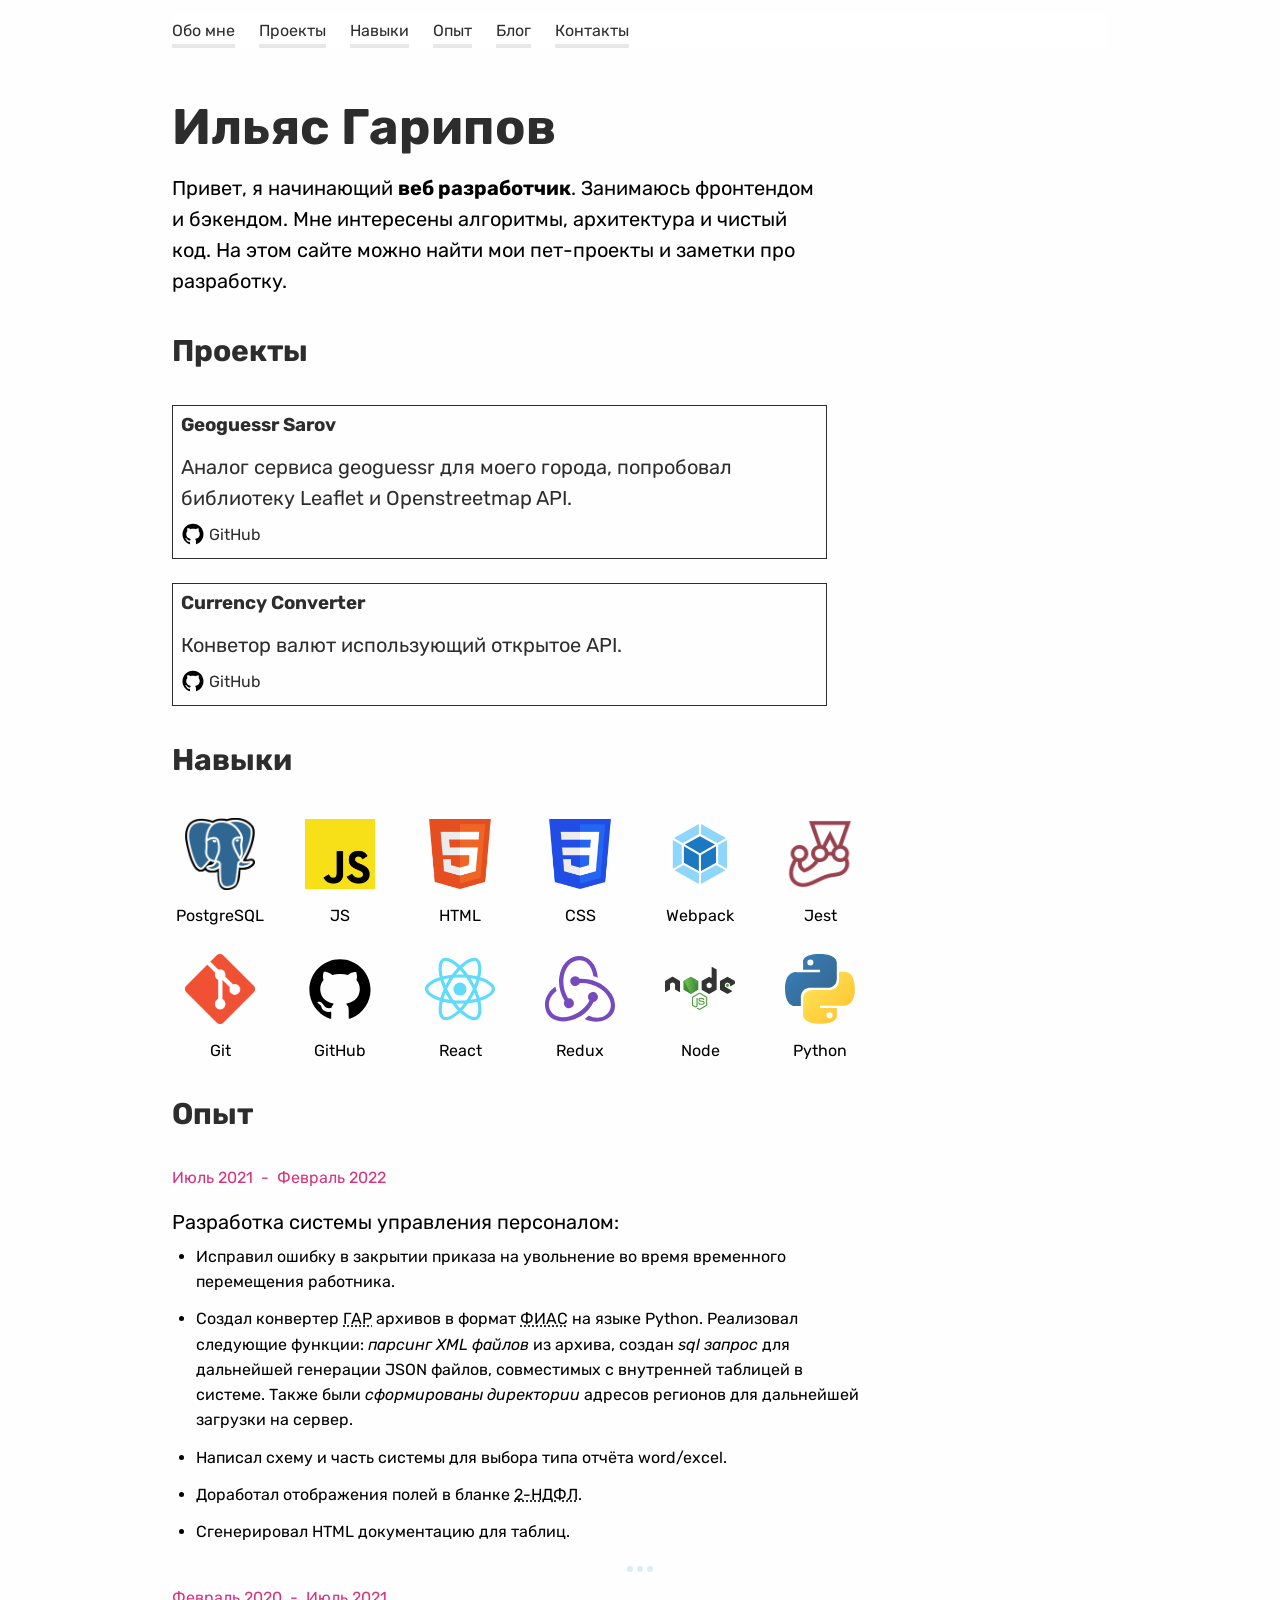
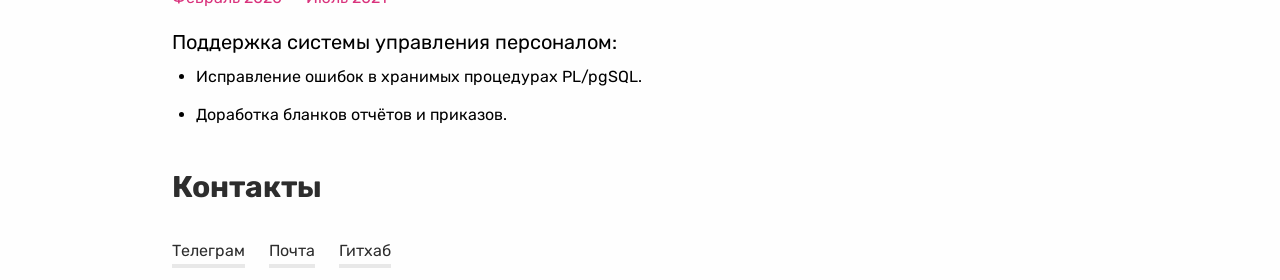
==== commit 01059a27: "Add currency converter, change links" ====
--- a/index.html
+++ b/index.html
@@ -47,11 +47,26 @@
             </p>
           </a>
           <div class="project__under">
-            <a class="project__link reference" href="https://github.com/ilyasgaripov97/geoguessr-sarov/">
+            <a class="project__link reference" href="https://github.com/memcp/geoguessr-sarov/">
               <img src="img/github.svg" width="24" height="24" alt="Geoguessr Sarov">
               GitHub
             </a>
-<!--            <a class="project__link reference" href="https://www.behance.net/awewolf">Дизайн: Вита Волкова</a>-->
+          </div>
+        </div>
+      </div>
+      <div class="project-wrapper">
+        <div class="project">
+          <a class="project__project-link" href="https://ilyasgaripov.ru/projects/currency-converter/">
+            <h3>Currency Converter</h3>
+            <p>
+              Конветор валют использующий открытое API.
+            </p>
+          </a>
+          <div class="project__under">
+            <a class="project__link reference" href="https://github.com/memcp/currency-converter/">
+              <img src="img/github.svg" width="24" height="24" alt="Geoguessr Sarov">
+              GitHub
+            </a>
           </div>
         </div>
       </div>
--- a/styles/style.css
+++ b/styles/style.css
@@ -171,6 +171,10 @@
   border: none;
 }
 
+.project__project-link > p {
+  width: 100%;
+}
+
 .project__link:hover {
   cursor: pointer;
   border: none;
